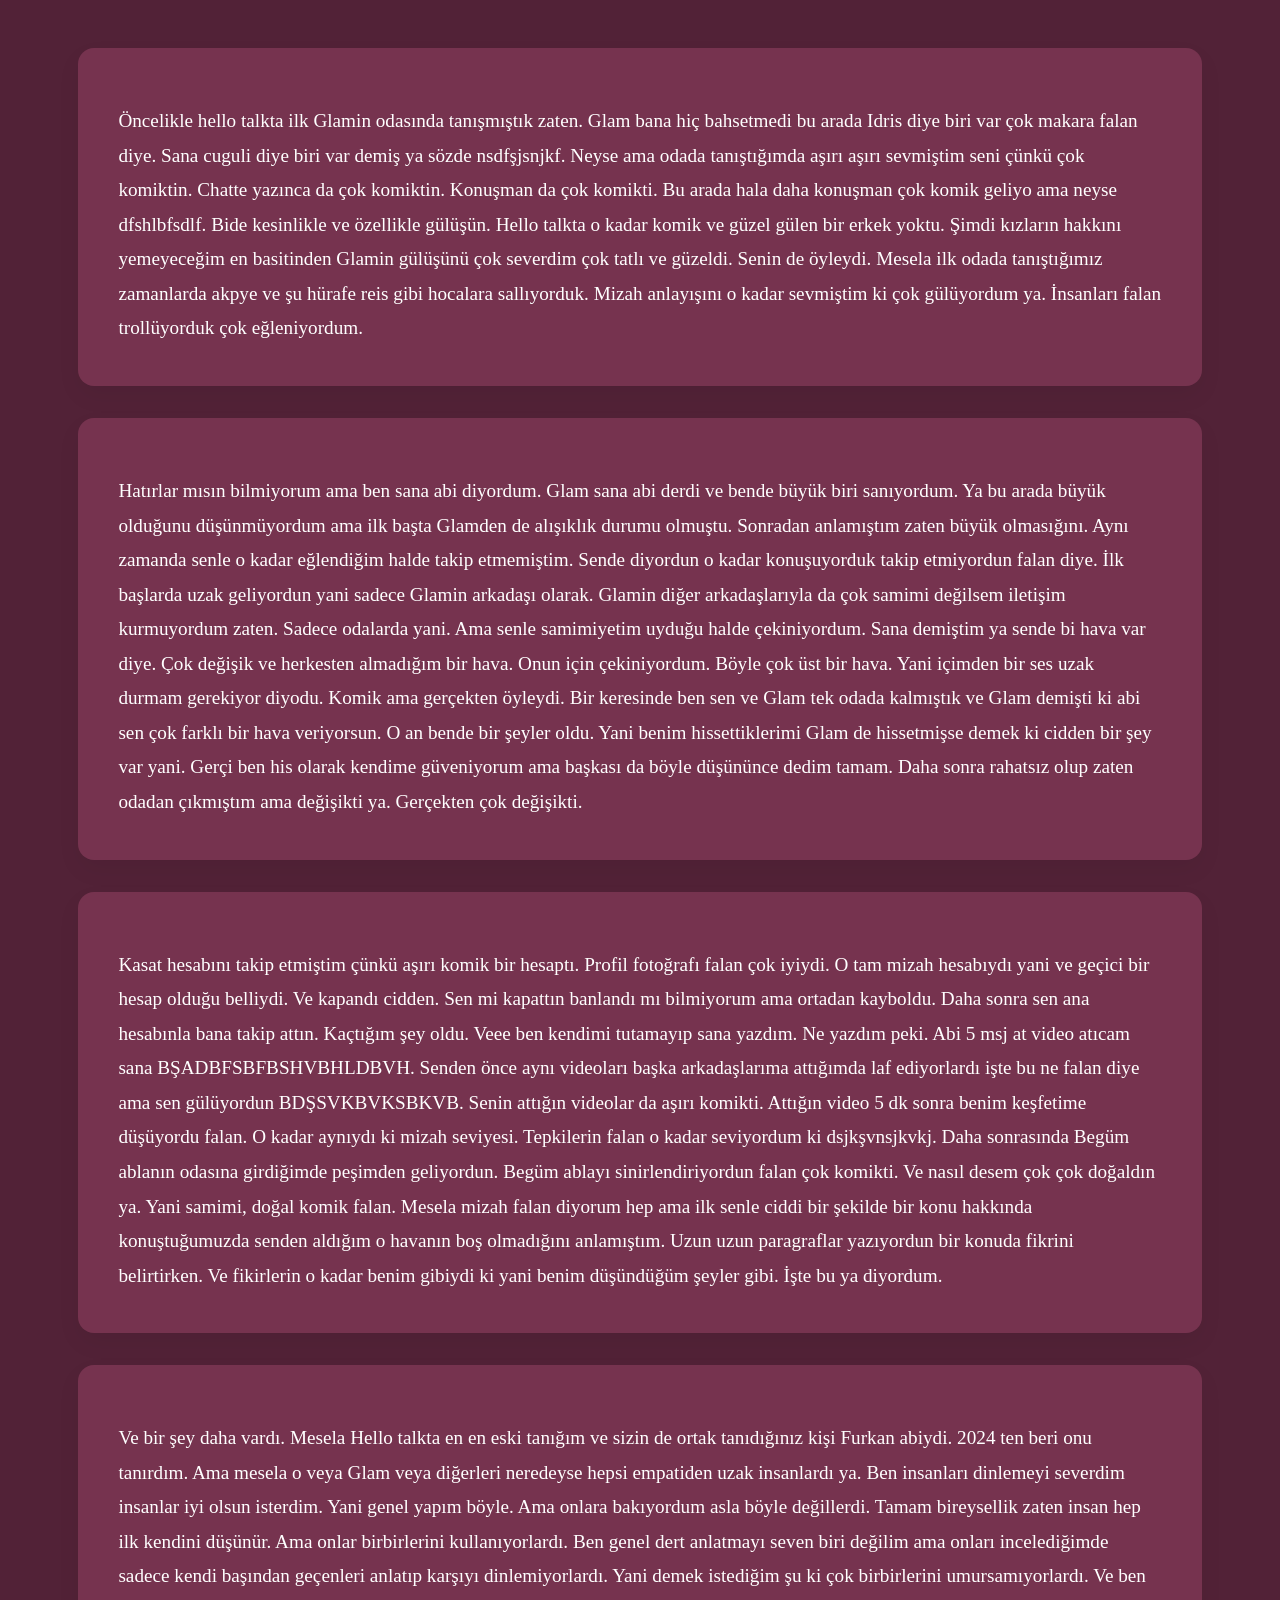
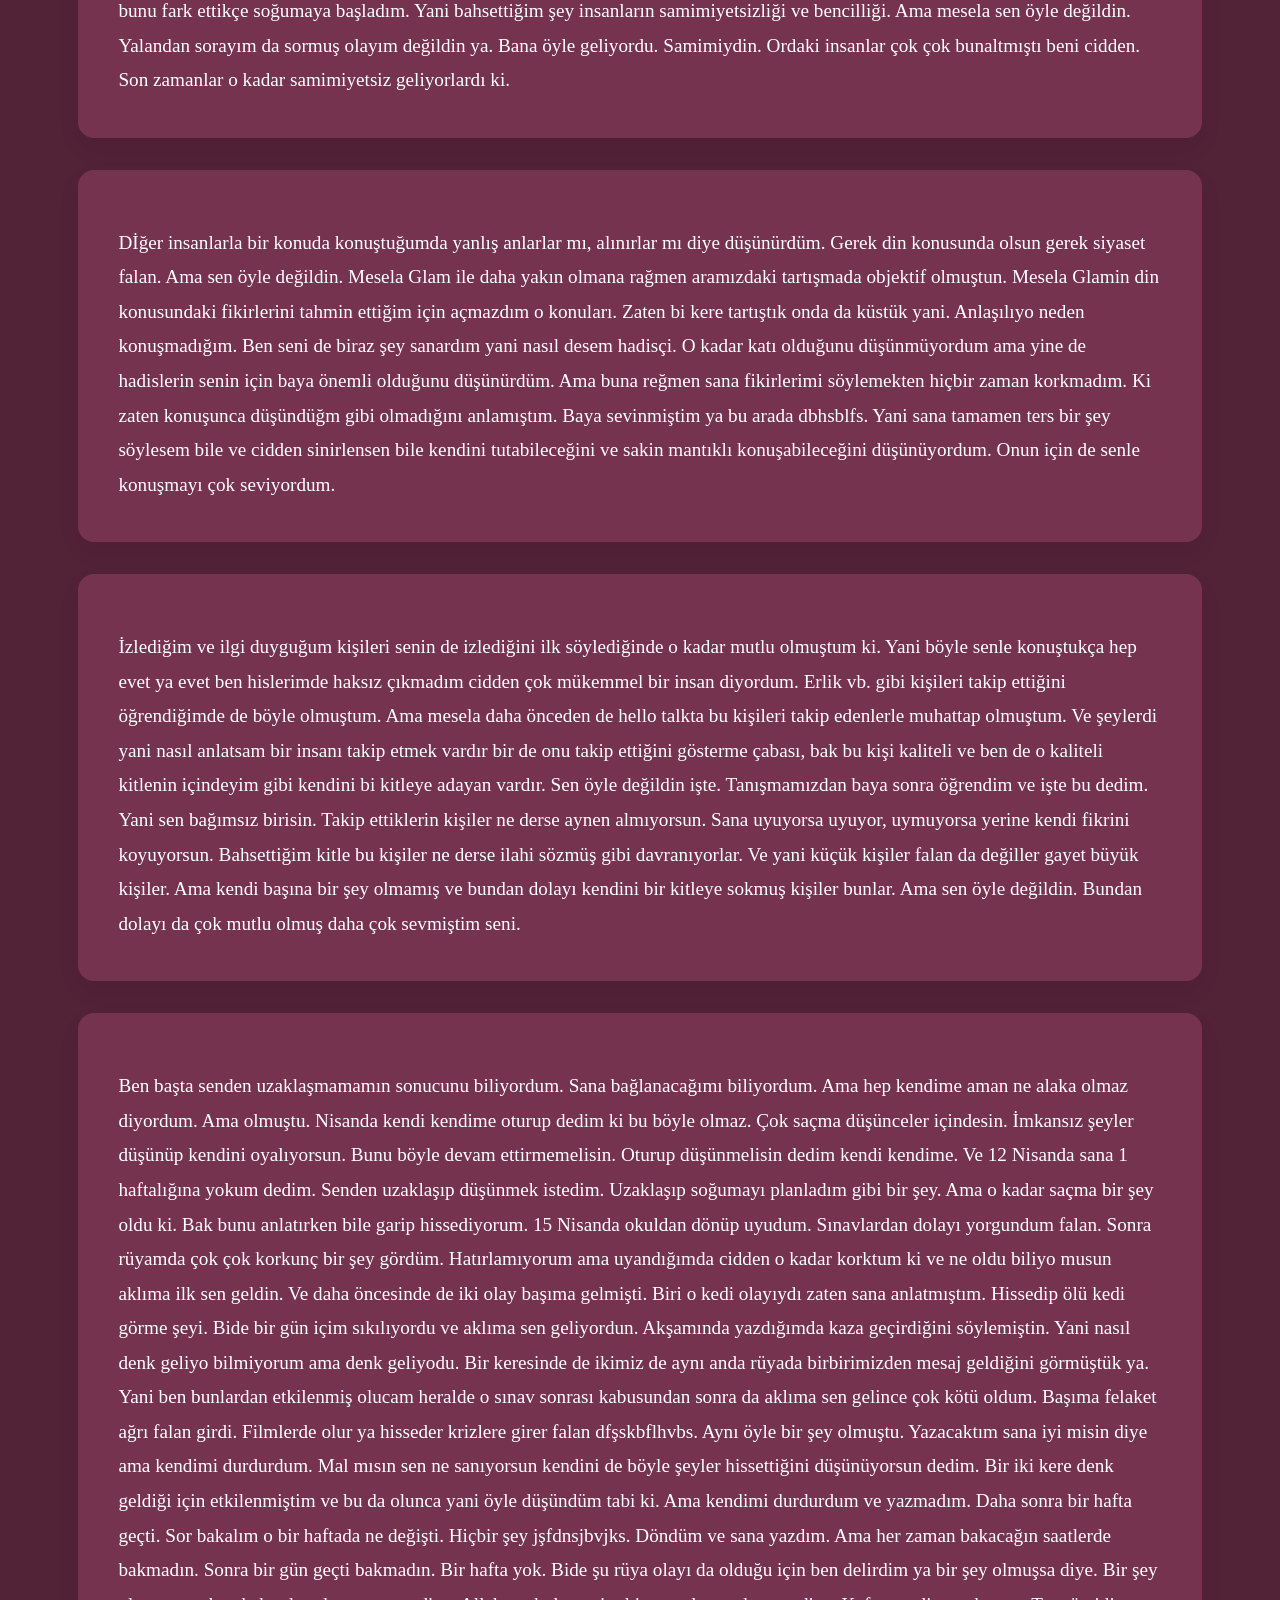
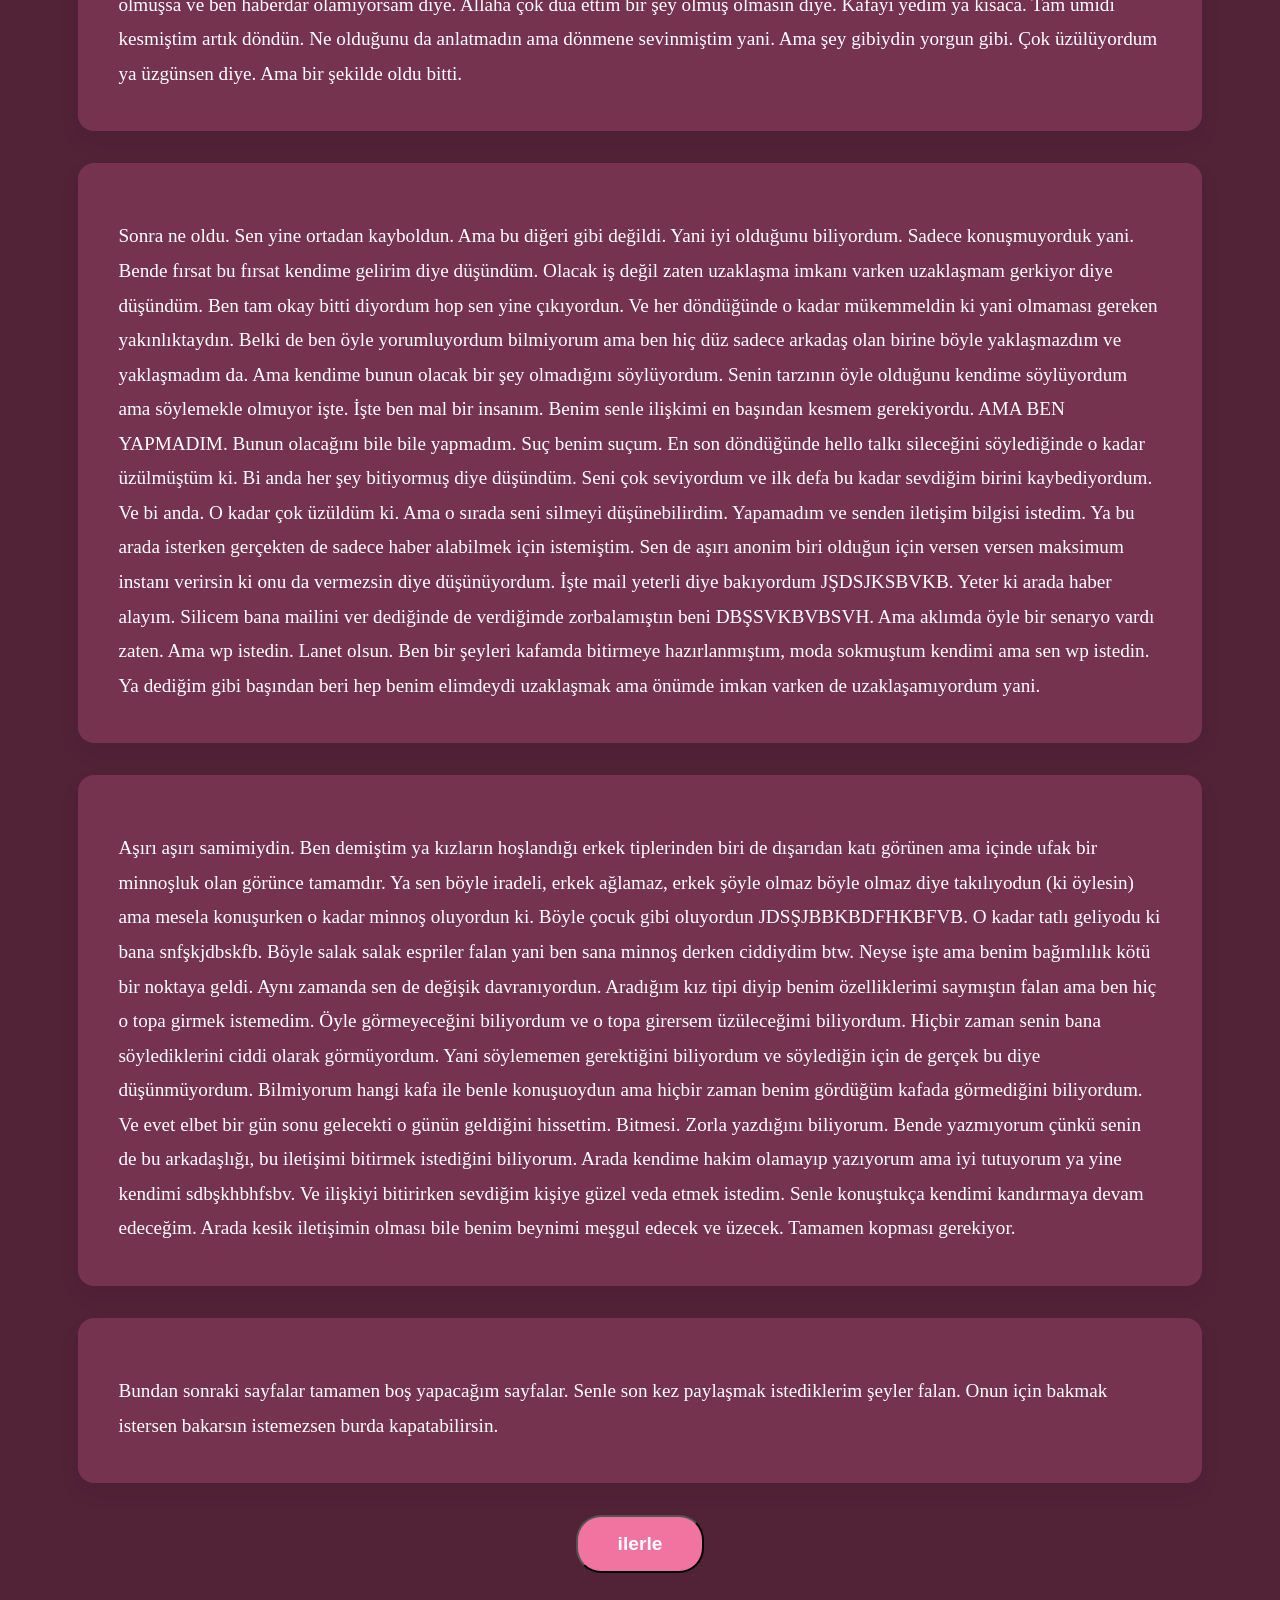
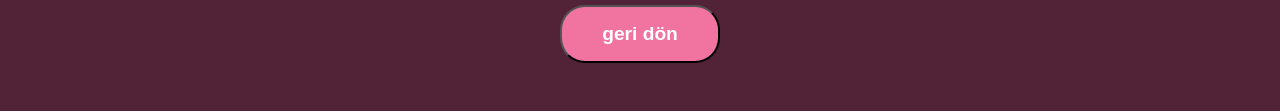
==== anaHikaye.html @ 18f51430 "Add files via upload" ====
<!DOCTYPE html>
<html lang="en">
<head>
    <meta charset="UTF-8">
    <meta name="viewport" content="width=device-width, initial-scale=1.0">
    <title>Hikaye</title>
    <link rel="stylesheet" href="anaHikaye.css">
</head>
<body>
    <div class="hikaye-sayfa">
        <div class="hikaye-box">
            <h2></h2>
            <p>
                Öncelikle hello talkta ilk Glamin odasında tanışmıştık zaten.
                Glam bana hiç bahsetmedi bu arada Idris diye biri var çok makara falan diye.
                Sana cuguli diye biri var demiş ya sözde nsdfşjsnjkf. Neyse ama odada tanıştığımda 
                aşırı aşırı sevmiştim seni çünkü çok komiktin. Chatte yazınca da çok komiktin. 
                Konuşman da çok komikti. Bu arada hala daha konuşman çok komik geliyo ama neyse dfshlbfsdlf.
                Bide kesinlikle ve özellikle gülüşün. Hello talkta o kadar komik ve güzel gülen 
                bir erkek yoktu. Şimdi kızların hakkını yemeyeceğim en basitinden Glamin gülüşünü 
                çok severdim çok tatlı ve güzeldi. Senin de öyleydi. Mesela ilk odada tanıştığımız 
                zamanlarda akpye ve şu hürafe reis gibi hocalara sallıyorduk. Mizah anlayışını o kadar
                sevmiştim ki çok gülüyordum ya. İnsanları falan trollüyorduk çok eğleniyordum.
            </p>
        </div>
        <div class="hikaye-box">
            <h2></h2>
            <p>
                Hatırlar mısın bilmiyorum ama ben sana abi diyordum. Glam sana abi derdi ve bende 
                büyük biri sanıyordum. Ya bu arada büyük olduğunu düşünmüyordum ama ilk başta Glamden de 
                alışıklık durumu olmuştu. Sonradan anlamıştım zaten büyük olmasığını. Aynı zamanda senle 
                o kadar eğlendiğim halde takip etmemiştim. Sende diyordun o kadar konuşuyorduk takip etmiyordun falan
                diye. İlk başlarda uzak geliyordun yani sadece Glamin arkadaşı olarak. Glamin diğer arkadaşlarıyla da 
                çok samimi değilsem iletişim kurmuyordum zaten. Sadece odalarda yani. Ama senle samimiyetim uyduğu halde 
                çekiniyordum. Sana demiştim ya sende bi hava var diye. Çok değişik ve herkesten almadığım bir hava. 
                Onun için çekiniyordum. Böyle çok üst bir hava. Yani içimden bir ses uzak durmam gerekiyor diyodu. Komik ama 
                gerçekten öyleydi. Bir keresinde ben sen ve Glam tek odada kalmıştık ve Glam demişti ki abi sen çok farklı bir 
                hava veriyorsun. O an bende bir şeyler oldu. Yani benim hissettiklerimi Glam de hissetmişse demek ki cidden bir 
                şey var yani. Gerçi ben his olarak kendime güveniyorum ama başkası da böyle düşününce dedim tamam. Daha sonra rahatsız
                olup zaten odadan çıkmıştım ama değişikti ya. Gerçekten çok değişikti. 
            </p>
        </div>
        <div class="hikaye-box">
            <h2></h2>
            <p>
                Kasat hesabını takip etmiştim çünkü aşırı komik bir hesaptı. Profil fotoğrafı falan çok iyiydi.
                O tam mizah hesabıydı yani ve geçici bir hesap olduğu belliydi. Ve kapandı cidden. Sen mi kapattın 
                banlandı mı bilmiyorum ama ortadan kayboldu. Daha sonra sen ana hesabınla bana takip attın. Kaçtığım şey oldu.
                Veee ben kendimi tutamayıp sana yazdım. Ne yazdım peki. Abi 5 msj at video atıcam sana BŞADBFSBFBSHVBHLDBVH.
                Senden önce aynı videoları başka arkadaşlarıma attığımda laf ediyorlardı işte bu ne falan diye ama sen
                gülüyordun BDŞSVKBVKSBKVB. Senin attığın videolar da aşırı komikti. Attığın video 5 dk sonra benim keşfetime düşüyordu falan.
                O kadar aynıydı ki mizah seviyesi. Tepkilerin falan o kadar seviyordum ki dsjkşvnsjkvkj. Daha sonrasında Begüm ablanın odasına 
                girdiğimde peşimden geliyordun. Begüm ablayı sinirlendiriyordun falan çok komikti. Ve nasıl desem 
                çok çok doğaldın ya. Yani samimi, doğal komik falan. Mesela mizah falan diyorum hep ama ilk senle ciddi bir şekilde bir konu 
                hakkında konuştuğumuzda senden aldığım o havanın boş olmadığını anlamıştım. Uzun uzun paragraflar yazıyordun bir konuda fikrini
                belirtirken. Ve fikirlerin o kadar benim gibiydi ki yani benim düşündüğüm şeyler gibi. İşte bu ya diyordum. 
            </p>
        </div>
        <div class="hikaye-box">
                <h2></h2>
                <p>
                    Ve bir şey daha vardı. Mesela Hello talkta en en eski tanığım ve sizin de ortak tanıdığınız kişi Furkan abiydi. 2024 ten beri 
                    onu tanırdım. Ama mesela o veya Glam veya diğerleri neredeyse hepsi empatiden uzak insanlardı ya. Ben insanları dinlemeyi severdim 
                    insanlar iyi olsun isterdim. Yani genel yapım böyle. Ama onlara bakıyordum asla böyle değillerdi. Tamam bireysellik zaten insan hep ilk
                    kendini düşünür. Ama onlar birbirlerini kullanıyorlardı. Ben genel dert anlatmayı seven biri değilim ama onları incelediğimde sadece 
                    kendi başından geçenleri anlatıp karşıyı dinlemiyorlardı. Yani demek istediğim şu ki çok birbirlerini umursamıyorlardı. Ve ben bunu fark ettikçe 
                    soğumaya başladım. Yani bahsettiğim şey insanların samimiyetsizliği ve bencilliği. Ama mesela sen öyle değildin. Yalandan sorayım da sormuş olayım 
                    değildin ya. Bana öyle geliyordu. Samimiydin. Ordaki insanlar çok çok bunaltmıştı beni cidden. Son zamanlar o kadar samimiyetsiz geliyorlardı ki. 
                </p>
            </div>
            <div class="hikaye-box">
                <h2></h2>
                <p>
                    Dİğer insanlarla bir konuda konuştuğumda yanlış anlarlar mı, alınırlar mı diye düşünürdüm. Gerek din konusunda olsun gerek siyaset falan.
                    Ama sen öyle değildin. Mesela Glam ile daha yakın olmana rağmen aramızdaki tartışmada objektif olmuştun. Mesela Glamin din konusundaki 
                    fikirlerini tahmin ettiğim için açmazdım o konuları. Zaten bi kere tartıştık onda da küstük yani. Anlaşılıyo neden konuşmadığım. Ben seni de 
                    biraz şey sanardım yani nasıl desem hadisçi. O kadar katı olduğunu düşünmüyordum ama yine de hadislerin senin için baya önemli olduğunu düşünürdüm.
                    Ama buna reğmen sana fikirlerimi söylemekten hiçbir zaman korkmadım. Ki zaten konuşunca düşündüğm gibi olmadığını anlamıştım. Baya sevinmiştim ya bu arada dbhsblfs.
                    Yani sana tamamen ters bir şey söylesem bile ve cidden sinirlensen bile kendini tutabileceğini ve sakin mantıklı konuşabileceğini düşünüyordum.
                    Onun için de senle konuşmayı çok seviyordum.  
                </p>
            </div>
            <div class="hikaye-box">
                <h2></h2>
                <p>
                    İzlediğim ve ilgi duyguğum kişileri senin de izlediğini ilk söylediğinde o kadar mutlu olmuştum ki. Yani böyle senle konuştukça hep evet ya evet ben 
                    hislerimde haksız çıkmadım cidden çok mükemmel bir insan diyordum. Erlik vb. gibi kişileri takip ettiğini öğrendiğimde de böyle olmuştum. 
                    Ama mesela daha önceden de hello talkta bu kişileri takip edenlerle muhattap olmuştum. Ve şeylerdi yani nasıl anlatsam bir insanı takip etmek vardır bir de 
                    onu takip ettiğini gösterme çabası, bak bu kişi kaliteli ve ben de o kaliteli kitlenin içindeyim gibi kendini bi kitleye adayan vardır. Sen öyle değildin işte. 
                    Tanışmamızdan baya sonra öğrendim ve işte bu dedim. Yani sen bağımsız birisin. Takip ettiklerin kişiler ne derse aynen almıyorsun. Sana uyuyorsa uyuyor, uymuyorsa
                    yerine kendi fikrini koyuyorsun. Bahsettiğim kitle bu kişiler ne derse ilahi sözmüş gibi davranıyorlar. Ve yani küçük kişiler falan da değiller gayet büyük kişiler. 
                    Ama kendi başına bir şey olmamış ve bundan dolayı kendini bir kitleye sokmuş kişiler bunlar. Ama sen öyle değildin. Bundan dolayı da çok mutlu olmuş daha çok sevmiştim seni.
                </p>
            </div>
            <div class="hikaye-box">
                <h2></h2>
                <p>
                    Ben başta senden uzaklaşmamamın sonucunu biliyordum. Sana bağlanacağımı biliyordum. Ama hep kendime aman ne alaka olmaz diyordum. Ama olmuştu. Nisanda kendi kendime oturup 
                    dedim ki bu böyle olmaz. Çok saçma düşünceler içindesin. İmkansız şeyler düşünüp kendini oyalıyorsun. Bunu böyle devam ettirmemelisin. Oturup düşünmelisin dedim kendi kendime.
                    Ve 12 Nisanda sana 1 haftalığına yokum dedim. Senden uzaklaşıp düşünmek istedim. Uzaklaşıp soğumayı planladım gibi bir şey. Ama o kadar saçma bir şey oldu ki. Bak bunu anlatırken
                    bile garip hissediyorum. 15 Nisanda okuldan dönüp uyudum. Sınavlardan dolayı yorgundum falan. Sonra rüyamda çok çok korkunç bir şey gördüm. Hatırlamıyorum ama uyandığımda cidden o kadar korktum ki
                    ve ne oldu biliyo musun aklıma ilk sen geldin. Ve daha öncesinde de iki olay başıma gelmişti. Biri o kedi olayıydı zaten sana anlatmıştım. Hissedip ölü kedi görme şeyi. Bide bir gün 
                    içim sıkılıyordu ve aklıma sen geliyordun. Akşamında yazdığımda kaza geçirdiğini söylemiştin. Yani nasıl denk geliyo bilmiyorum ama denk geliyodu. Bir keresinde de ikimiz de aynı anda 
                    rüyada birbirimizden mesaj geldiğini görmüştük ya. Yani ben bunlardan etkilenmiş olucam heralde o sınav sonrası kabusundan sonra da aklıma sen gelince çok kötü oldum. Başıma felaket ağrı
                    falan girdi. Filmlerde olur ya hisseder krizlere girer falan dfşskbflhvbs. Aynı öyle bir şey olmuştu. Yazacaktım sana iyi misin diye ama kendimi durdurdum. Mal mısın sen ne sanıyorsun
                    kendini de böyle şeyler hissettiğini düşünüyorsun dedim. Bir iki kere denk geldiği için etkilenmiştim ve bu da olunca yani öyle düşündüm tabi ki. Ama kendimi durdurdum ve yazmadım. Daha sonra
                    bir hafta geçti. Sor bakalım o bir haftada ne değişti. Hiçbir şey jşfdnsjbvjks. Döndüm ve sana yazdım. Ama her zaman bakacağın saatlerde bakmadın. Sonra bir gün geçti bakmadın. Bir hafta yok. 
                    Bide şu rüya olayı da olduğu için ben delirdim ya bir şey olmuşsa diye. Bir şey olmuşsa ve ben haberdar olamıyorsam diye. Allaha çok dua ettim bir şey olmuş olmasın diye. Kafayı yedim ya kısaca.
                    Tam ümidi kesmiştim artık döndün. Ne olduğunu da anlatmadın ama dönmene sevinmiştim yani. Ama şey gibiydin yorgun gibi. Çok üzülüyordum ya üzgünsen diye. Ama bir şekilde oldu bitti. 
                </p>
            </div>
            <div class="hikaye-box">
                <h2></h2>
                <p>
                    Sonra ne oldu. Sen yine ortadan kayboldun. Ama bu diğeri gibi değildi. Yani iyi olduğunu biliyordum. Sadece konuşmuyorduk yani. Bende fırsat bu fırsat 
                    kendime gelirim diye düşündüm. Olacak iş değil zaten uzaklaşma imkanı varken uzaklaşmam gerkiyor diye düşündüm. Ben tam okay bitti diyordum hop sen yine çıkıyordun. Ve her döndüğünde o kadar 
                    mükemmeldin ki yani olmaması gereken yakınlıktaydın. Belki de ben öyle yorumluyordum bilmiyorum ama ben hiç düz sadece arkadaş olan birine böyle yaklaşmazdım ve yaklaşmadım da. 
                    Ama kendime bunun olacak bir şey olmadığını söylüyordum. Senin tarzının öyle olduğunu kendime söylüyordum ama söylemekle olmuyor işte. İşte ben mal bir insanım. Benim senle ilişkimi en başından
                    kesmem gerekiyordu. AMA BEN YAPMADIM. Bunun olacağını bile bile yapmadım. Suç benim suçum. En son döndüğünde hello talkı sileceğini söylediğinde o kadar üzülmüştüm ki. Bi anda her şey bitiyormuş
                    diye düşündüm. Seni çok seviyordum ve ilk defa bu kadar sevdiğim birini kaybediyordum. Ve bi anda. O kadar çok üzüldüm ki. Ama o sırada seni silmeyi düşünebilirdim. Yapamadım ve senden iletişim bilgisi
                    istedim. Ya bu arada isterken gerçekten de sadece haber alabilmek için istemiştim. Sen de aşırı anonim biri olduğun için versen versen maksimum instanı verirsin ki onu da vermezsin diye düşünüyordum. İşte mail
                    yeterli diye bakıyordum JŞDSJKSBVKB. Yeter ki arada haber alayım. Silicem bana mailini ver dediğinde de verdiğimde zorbalamıştın beni DBŞSVKBVBSVH. Ama aklımda öyle bir senaryo vardı zaten. Ama wp istedin. 
                    Lanet olsun. Ben bir şeyleri kafamda bitirmeye hazırlanmıştım, moda sokmuştum kendimi ama sen wp istedin. Ya dediğim gibi başından beri hep benim elimdeydi uzaklaşmak ama önümde imkan varken de uzaklaşamıyordum yani.
                </p>
            </div>
            <div class="hikaye-box">
                <h2></h2>
                <p>
                    Aşırı aşırı samimiydin. Ben demiştim ya kızların hoşlandığı erkek tiplerinden biri de dışarıdan katı görünen ama içinde ufak bir minnoşluk olan görünce tamamdır.
                    Ya sen böyle iradeli, erkek ağlamaz, erkek şöyle olmaz böyle olmaz diye takılıyodun (ki öylesin) ama mesela konuşurken o kadar minnoş oluyordun ki. Böyle çocuk gibi oluyordun JDSŞJBBKBDFHKBFVB. 
                    O kadar tatlı geliyodu ki bana snfşkjdbskfb. Böyle salak salak espriler falan yani ben sana minnoş derken ciddiydim btw.
                    Neyse işte ama benim bağımlılık kötü bir noktaya geldi. Aynı zamanda sen de değişik davranıyordun. Aradığım kız tipi diyip benim özelliklerimi saymıştın falan ama ben hiç o topa girmek istemedim. Öyle görmeyeceğini 
                    biliyordum ve o topa girersem üzüleceğimi biliyordum. Hiçbir zaman senin bana söylediklerini ciddi olarak görmüyordum. Yani söylememen gerektiğini biliyordum ve söylediğin için de gerçek bu diye düşünmüyordum. 
                    Bilmiyorum hangi kafa ile benle konuşuoydun ama hiçbir zaman benim gördüğüm kafada görmediğini biliyordum. Ve evet elbet bir gün sonu gelecekti o günün geldiğini hissettim. Bitmesi. Zorla yazdığını biliyorum. Bende yazmıyorum
                    çünkü senin de bu arkadaşlığı, bu iletişimi bitirmek istediğini biliyorum. Arada kendime hakim olamayıp yazıyorum ama iyi tutuyorum ya yine kendimi sdbşkhbhfsbv. Ve ilişkiyi bitirirken sevdiğim kişiye güzel veda etmek istedim. 
                    Senle konuştukça kendimi kandırmaya devam edeceğim. Arada kesik iletişimin olması bile benim beynimi meşgul edecek ve üzecek. Tamamen kopması gerekiyor. 
                </p>
            </div>
            <div class="hikaye-box">
                <h2></h2>
                <p>
                    Bundan sonraki sayfalar tamamen boş yapacağım sayfalar. Senle son kez paylaşmak istediklerim şeyler falan. Onun için bakmak istersen bakarsın istemezsen burda kapatabilirsin.
                </p>
            </div>

        <button class="devam-btn">
            <a href="tavsiyeler.html">ilerle</a>
        </button>
        <button class="geri-btn">
            <a href="index.html">geri dön</a>
        </button>

    </div>
</body>
</html>
---- anaHikaye.css ----
*{
    margin: 0;
    padding: 0;
    box-sizing: border-box;
}

.hikaye-sayfa{
    width: 100vw;
    min-height: 100vh;
    background-color: #522237;
    padding: 3rem 1rem;
    display: flex;
    flex-direction: column;
    align-items: center;
    gap: 2rem;
}

.hikaye-box{
    background-color: #76334f;
    width: 90%;
    max-width: 95%;
    padding: 2.5rem;
    border-radius: 16px;
    box-shadow: 0 10px 25px rgba(0, 0, 0, 0.05);
}

.hikaye-box h2{
    color: white;
    margin-bottom: 1rem;
    font-size: 1.5rem;
}

.hikaye-box p{
    color: white;
    line-height: 1.8;
    font-size: 1.2rem;
}

.geri-btn{
    display: inline-block;
    padding: 1rem 2.5rem;
    font-size: 1.2rem;
    background-color: #f174a0;
    border-radius: 25px;
    font-weight: bold;
    transition: transform 0.2s ease, background-color 0.2s ease;
}

.geri-btn a{
    color: white;
    text-decoration: none;
}

.geri-btn:hover{
    background-color: #f49bc9;
    transform: scale(1.05);
}

.devam-btn{
    display: inline-block;
    padding: 1rem 2.5rem;
    font-size: 1.2rem;
    background-color: #f174a0;
    border-radius: 25px;
    font-weight: bold;
    transition: transform 0.2s ease, background-color 0.2s ease;
}

.devam-btn a{
    color: white;
    text-decoration: none;
}

.devam-btn:hover{
    background-color: #f49bc9;
    transform: scale(1.05);
}
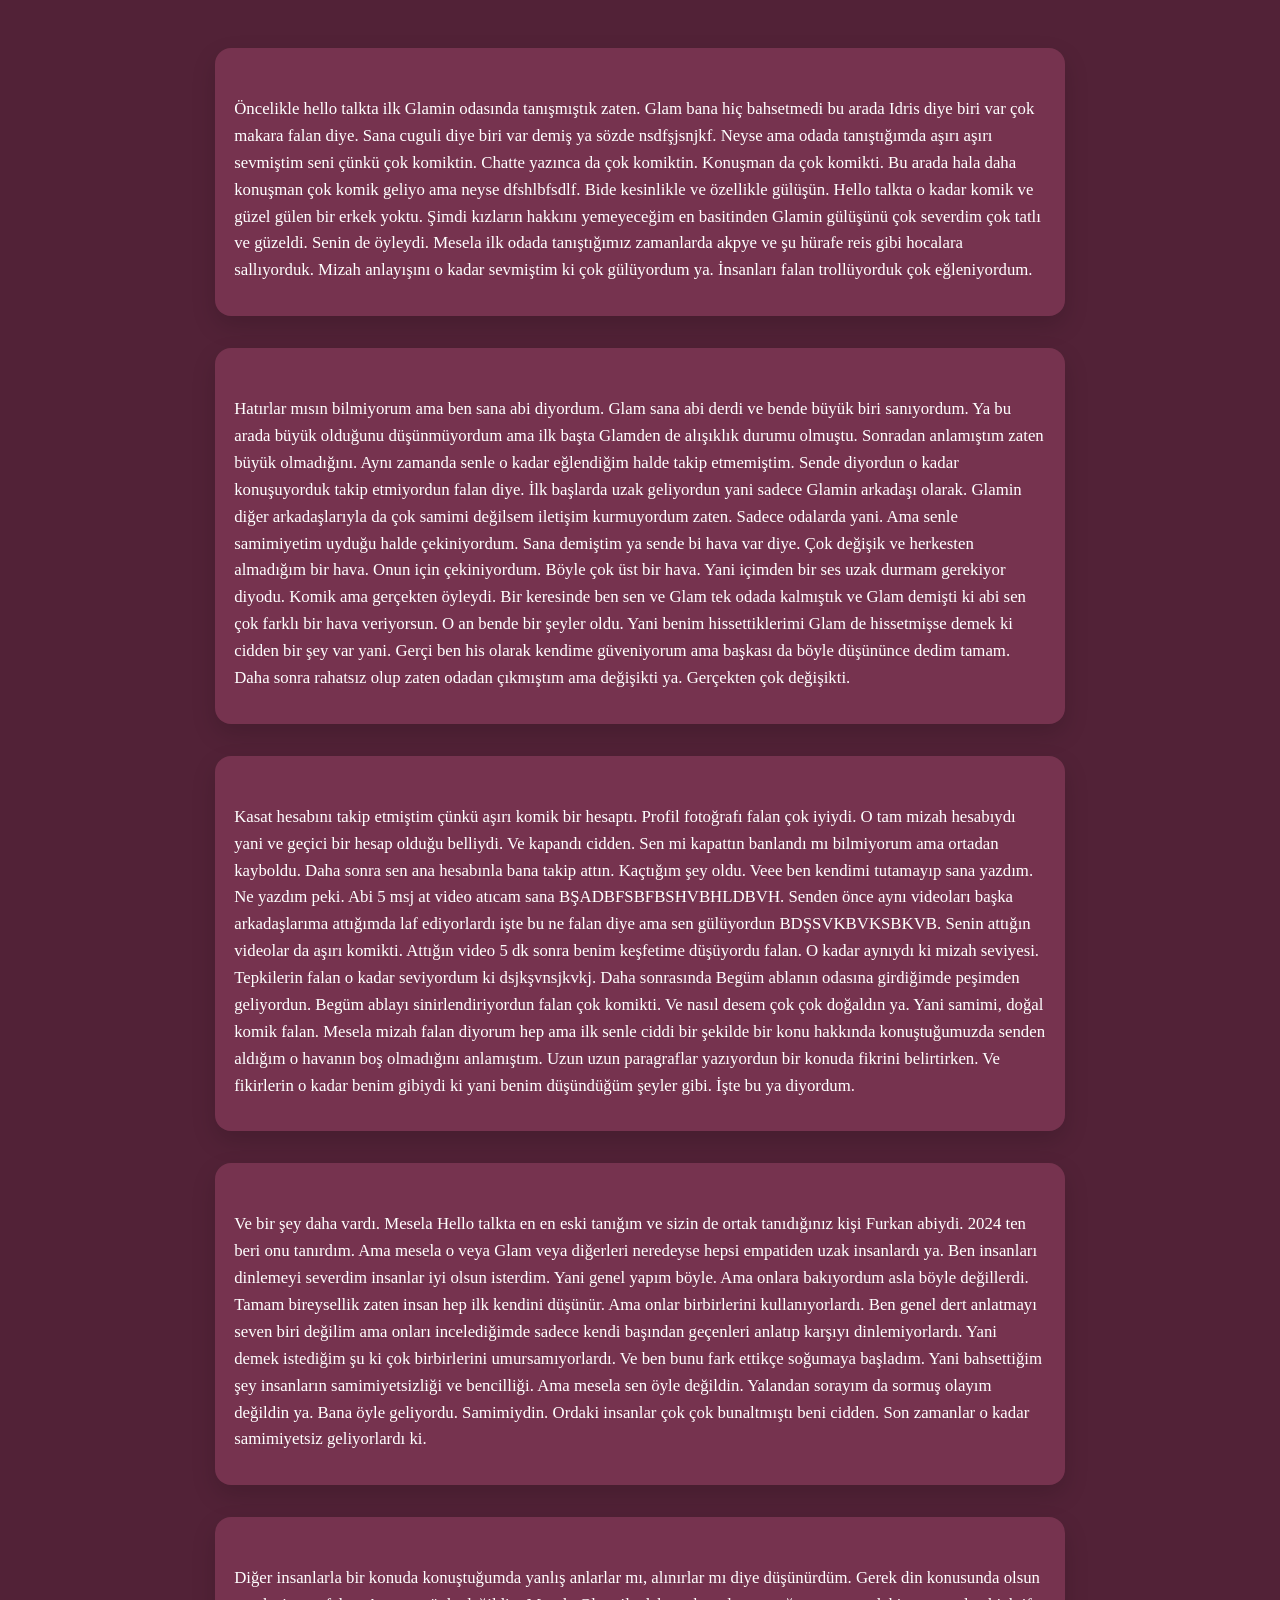
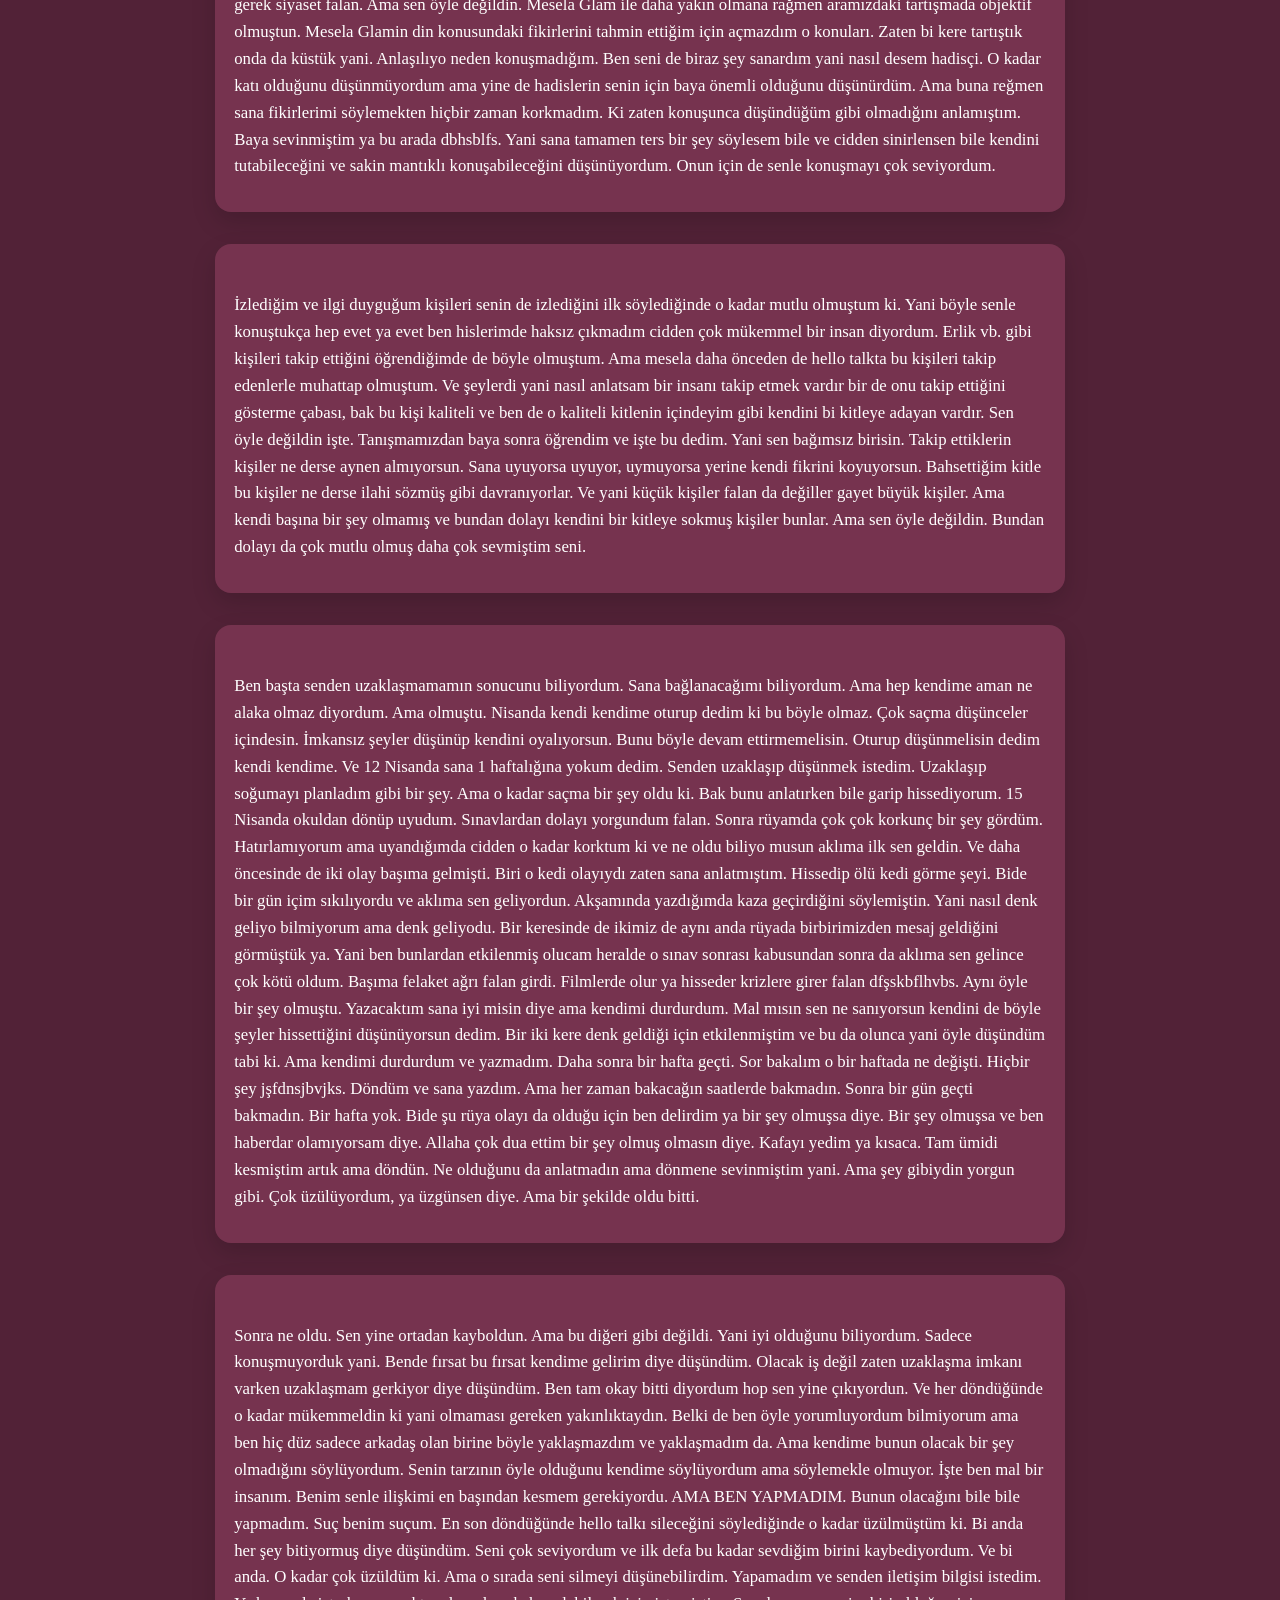
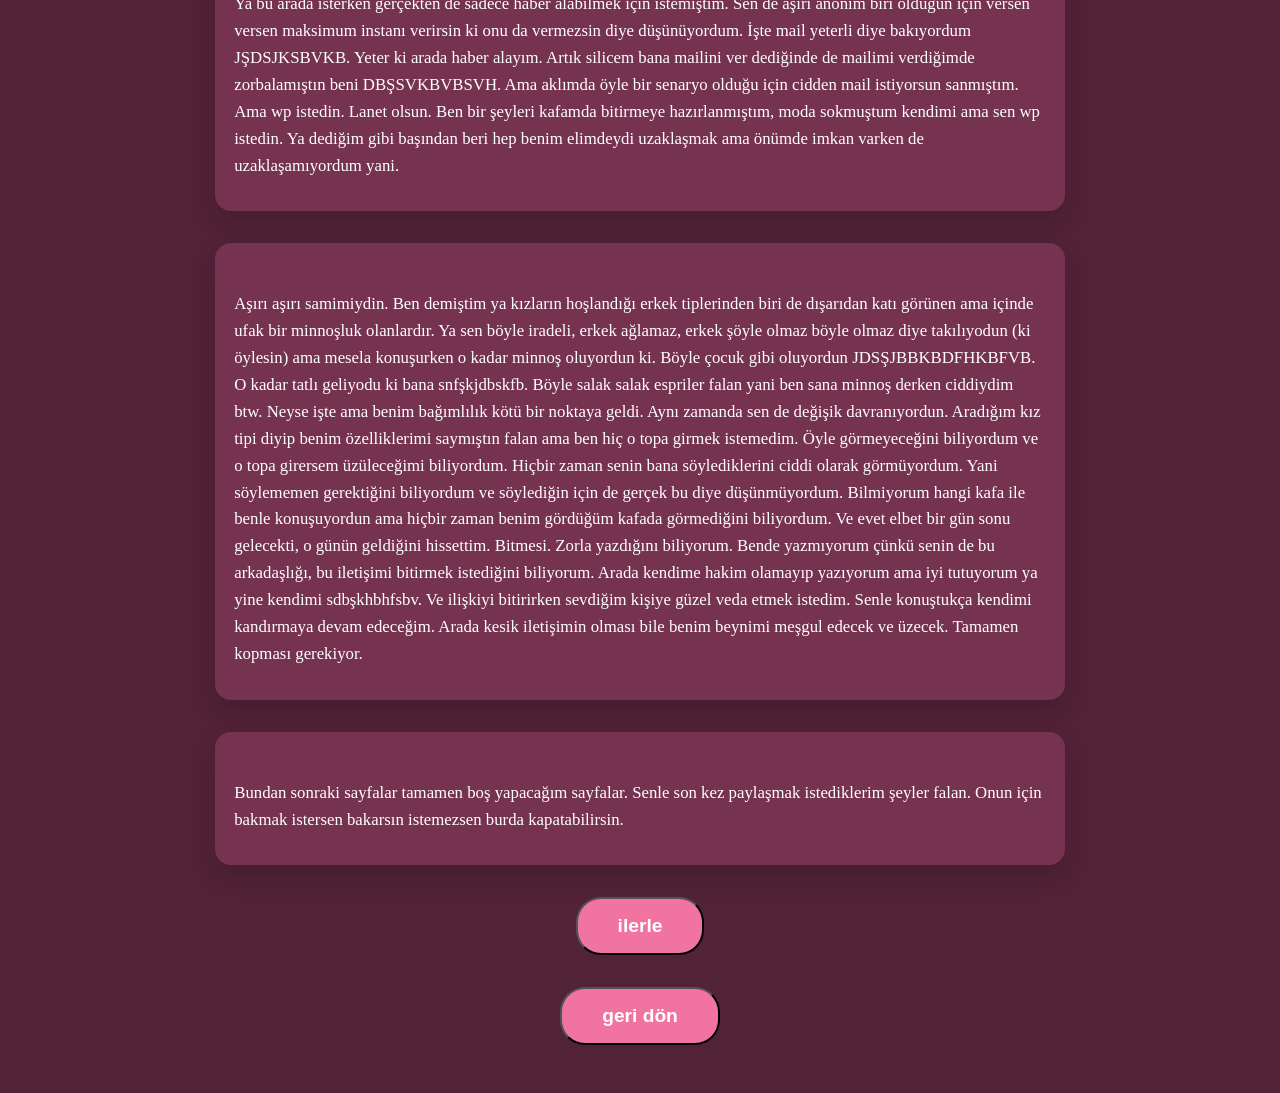
==== commit 099d414c: "Update anaHikaye.html" ====
--- a/anaHikaye.html
+++ b/anaHikaye.html
@@ -28,7 +28,7 @@
             <p>
                 Hatırlar mısın bilmiyorum ama ben sana abi diyordum. Glam sana abi derdi ve bende 
                 büyük biri sanıyordum. Ya bu arada büyük olduğunu düşünmüyordum ama ilk başta Glamden de 
-                alışıklık durumu olmuştu. Sonradan anlamıştım zaten büyük olmasığını. Aynı zamanda senle 
+                alışıklık durumu olmuştu. Sonradan anlamıştım zaten büyük olmadığını. Aynı zamanda senle 
                 o kadar eğlendiğim halde takip etmemiştim. Sende diyordun o kadar konuşuyorduk takip etmiyordun falan
                 diye. İlk başlarda uzak geliyordun yani sadece Glamin arkadaşı olarak. Glamin diğer arkadaşlarıyla da 
                 çok samimi değilsem iletişim kurmuyordum zaten. Sadece odalarda yani. Ama senle samimiyetim uyduğu halde 
@@ -71,11 +71,11 @@
             <div class="hikaye-box">
                 <h2></h2>
                 <p>
-                    Dİğer insanlarla bir konuda konuştuğumda yanlış anlarlar mı, alınırlar mı diye düşünürdüm. Gerek din konusunda olsun gerek siyaset falan.
+                    Diğer insanlarla bir konuda konuştuğumda yanlış anlarlar mı, alınırlar mı diye düşünürdüm. Gerek din konusunda olsun gerek siyaset falan.
                     Ama sen öyle değildin. Mesela Glam ile daha yakın olmana rağmen aramızdaki tartışmada objektif olmuştun. Mesela Glamin din konusundaki 
                     fikirlerini tahmin ettiğim için açmazdım o konuları. Zaten bi kere tartıştık onda da küstük yani. Anlaşılıyo neden konuşmadığım. Ben seni de 
                     biraz şey sanardım yani nasıl desem hadisçi. O kadar katı olduğunu düşünmüyordum ama yine de hadislerin senin için baya önemli olduğunu düşünürdüm.
-                    Ama buna reğmen sana fikirlerimi söylemekten hiçbir zaman korkmadım. Ki zaten konuşunca düşündüğm gibi olmadığını anlamıştım. Baya sevinmiştim ya bu arada dbhsblfs.
+                    Ama buna reğmen sana fikirlerimi söylemekten hiçbir zaman korkmadım. Ki zaten konuşunca düşündüğüm gibi olmadığını anlamıştım. Baya sevinmiştim ya bu arada dbhsblfs.
                     Yani sana tamamen ters bir şey söylesem bile ve cidden sinirlensen bile kendini tutabileceğini ve sakin mantıklı konuşabileceğini düşünüyordum.
                     Onun için de senle konuşmayı çok seviyordum.  
                 </p>
@@ -106,7 +106,7 @@
                     kendini de böyle şeyler hissettiğini düşünüyorsun dedim. Bir iki kere denk geldiği için etkilenmiştim ve bu da olunca yani öyle düşündüm tabi ki. Ama kendimi durdurdum ve yazmadım. Daha sonra
                     bir hafta geçti. Sor bakalım o bir haftada ne değişti. Hiçbir şey jşfdnsjbvjks. Döndüm ve sana yazdım. Ama her zaman bakacağın saatlerde bakmadın. Sonra bir gün geçti bakmadın. Bir hafta yok. 
                     Bide şu rüya olayı da olduğu için ben delirdim ya bir şey olmuşsa diye. Bir şey olmuşsa ve ben haberdar olamıyorsam diye. Allaha çok dua ettim bir şey olmuş olmasın diye. Kafayı yedim ya kısaca.
-                    Tam ümidi kesmiştim artık döndün. Ne olduğunu da anlatmadın ama dönmene sevinmiştim yani. Ama şey gibiydin yorgun gibi. Çok üzülüyordum ya üzgünsen diye. Ama bir şekilde oldu bitti. 
+                    Tam ümidi kesmiştim artık ama döndün. Ne olduğunu da anlatmadın ama dönmene sevinmiştim yani. Ama şey gibiydin yorgun gibi. Çok üzülüyordum, ya üzgünsen diye. Ama bir şekilde oldu bitti. 
                 </p>
             </div>
             <div class="hikaye-box">
@@ -115,23 +115,23 @@
                     Sonra ne oldu. Sen yine ortadan kayboldun. Ama bu diğeri gibi değildi. Yani iyi olduğunu biliyordum. Sadece konuşmuyorduk yani. Bende fırsat bu fırsat 
                     kendime gelirim diye düşündüm. Olacak iş değil zaten uzaklaşma imkanı varken uzaklaşmam gerkiyor diye düşündüm. Ben tam okay bitti diyordum hop sen yine çıkıyordun. Ve her döndüğünde o kadar 
                     mükemmeldin ki yani olmaması gereken yakınlıktaydın. Belki de ben öyle yorumluyordum bilmiyorum ama ben hiç düz sadece arkadaş olan birine böyle yaklaşmazdım ve yaklaşmadım da. 
-                    Ama kendime bunun olacak bir şey olmadığını söylüyordum. Senin tarzının öyle olduğunu kendime söylüyordum ama söylemekle olmuyor işte. İşte ben mal bir insanım. Benim senle ilişkimi en başından
+                    Ama kendime bunun olacak bir şey olmadığını söylüyordum. Senin tarzının öyle olduğunu kendime söylüyordum ama söylemekle olmuyor. İşte ben mal bir insanım. Benim senle ilişkimi en başından
                     kesmem gerekiyordu. AMA BEN YAPMADIM. Bunun olacağını bile bile yapmadım. Suç benim suçum. En son döndüğünde hello talkı sileceğini söylediğinde o kadar üzülmüştüm ki. Bi anda her şey bitiyormuş
                     diye düşündüm. Seni çok seviyordum ve ilk defa bu kadar sevdiğim birini kaybediyordum. Ve bi anda. O kadar çok üzüldüm ki. Ama o sırada seni silmeyi düşünebilirdim. Yapamadım ve senden iletişim bilgisi
                     istedim. Ya bu arada isterken gerçekten de sadece haber alabilmek için istemiştim. Sen de aşırı anonim biri olduğun için versen versen maksimum instanı verirsin ki onu da vermezsin diye düşünüyordum. İşte mail
-                    yeterli diye bakıyordum JŞDSJKSBVKB. Yeter ki arada haber alayım. Silicem bana mailini ver dediğinde de verdiğimde zorbalamıştın beni DBŞSVKBVBSVH. Ama aklımda öyle bir senaryo vardı zaten. Ama wp istedin. 
-                    Lanet olsun. Ben bir şeyleri kafamda bitirmeye hazırlanmıştım, moda sokmuştum kendimi ama sen wp istedin. Ya dediğim gibi başından beri hep benim elimdeydi uzaklaşmak ama önümde imkan varken de uzaklaşamıyordum yani.
+                    yeterli diye bakıyordum JŞDSJKSBVKB. Yeter ki arada haber alayım. Artık silicem bana mailini ver dediğinde de mailimi verdiğimde zorbalamıştın beni DBŞSVKBVBSVH. Ama aklımda öyle bir senaryo olduğu için cidden mail istiyorsun sanmıştım.
+                    Ama wp istedin. Lanet olsun. Ben bir şeyleri kafamda bitirmeye hazırlanmıştım, moda sokmuştum kendimi ama sen wp istedin. Ya dediğim gibi başından beri hep benim elimdeydi uzaklaşmak ama önümde imkan varken de uzaklaşamıyordum yani.
                 </p>
             </div>
             <div class="hikaye-box">
                 <h2></h2>
                 <p>
-                    Aşırı aşırı samimiydin. Ben demiştim ya kızların hoşlandığı erkek tiplerinden biri de dışarıdan katı görünen ama içinde ufak bir minnoşluk olan görünce tamamdır.
+                    Aşırı aşırı samimiydin. Ben demiştim ya kızların hoşlandığı erkek tiplerinden biri de dışarıdan katı görünen ama içinde ufak bir minnoşluk olanlardır.
                     Ya sen böyle iradeli, erkek ağlamaz, erkek şöyle olmaz böyle olmaz diye takılıyodun (ki öylesin) ama mesela konuşurken o kadar minnoş oluyordun ki. Böyle çocuk gibi oluyordun JDSŞJBBKBDFHKBFVB. 
                     O kadar tatlı geliyodu ki bana snfşkjdbskfb. Böyle salak salak espriler falan yani ben sana minnoş derken ciddiydim btw.
                     Neyse işte ama benim bağımlılık kötü bir noktaya geldi. Aynı zamanda sen de değişik davranıyordun. Aradığım kız tipi diyip benim özelliklerimi saymıştın falan ama ben hiç o topa girmek istemedim. Öyle görmeyeceğini 
                     biliyordum ve o topa girersem üzüleceğimi biliyordum. Hiçbir zaman senin bana söylediklerini ciddi olarak görmüyordum. Yani söylememen gerektiğini biliyordum ve söylediğin için de gerçek bu diye düşünmüyordum. 
-                    Bilmiyorum hangi kafa ile benle konuşuoydun ama hiçbir zaman benim gördüğüm kafada görmediğini biliyordum. Ve evet elbet bir gün sonu gelecekti o günün geldiğini hissettim. Bitmesi. Zorla yazdığını biliyorum. Bende yazmıyorum
+                    Bilmiyorum hangi kafa ile benle konuşuyordun ama hiçbir zaman benim gördüğüm kafada görmediğini biliyordum. Ve evet elbet bir gün sonu gelecekti, o günün geldiğini hissettim. Bitmesi. Zorla yazdığını biliyorum. Bende yazmıyorum
                     çünkü senin de bu arkadaşlığı, bu iletişimi bitirmek istediğini biliyorum. Arada kendime hakim olamayıp yazıyorum ama iyi tutuyorum ya yine kendimi sdbşkhbhfsbv. Ve ilişkiyi bitirirken sevdiğim kişiye güzel veda etmek istedim. 
                     Senle konuştukça kendimi kandırmaya devam edeceğim. Arada kesik iletişimin olması bile benim beynimi meşgul edecek ve üzecek. Tamamen kopması gerekiyor. 
                 </p>
--- a/anaHikaye.css
+++ b/anaHikaye.css
@@ -17,23 +17,23 @@
 
 .hikaye-box{
     background-color: #76334f;
-    width: 90%;
-    max-width: 95%;
-    padding: 2.5rem;
+    width: 95%; /* Mobilde ekranı doldursun */
+    max-width: 850px; /* Bilgisayarda ideal genişlikte dursun */
+    padding: 2rem 1.2rem; /* Yan boşluklar daraltıldı, yazı genişliğe yayılacak */
     border-radius: 16px;
-    box-shadow: 0 10px 25px rgba(0, 0, 0, 0.05);
+    box-shadow: 0 10px 25px rgba(0, 0, 0, 0.15);
 }
 
 .hikaye-box h2{
     color: white;
     margin-bottom: 1rem;
-    font-size: 1.5rem;
+    font-size: 1.4rem;
 }
 
 .hikaye-box p{
     color: white;
-    line-height: 1.8;
-    font-size: 1.2rem;
+    line-height: 1.6;
+    font-size: 1.05rem;
 }
 
 .geri-btn{
